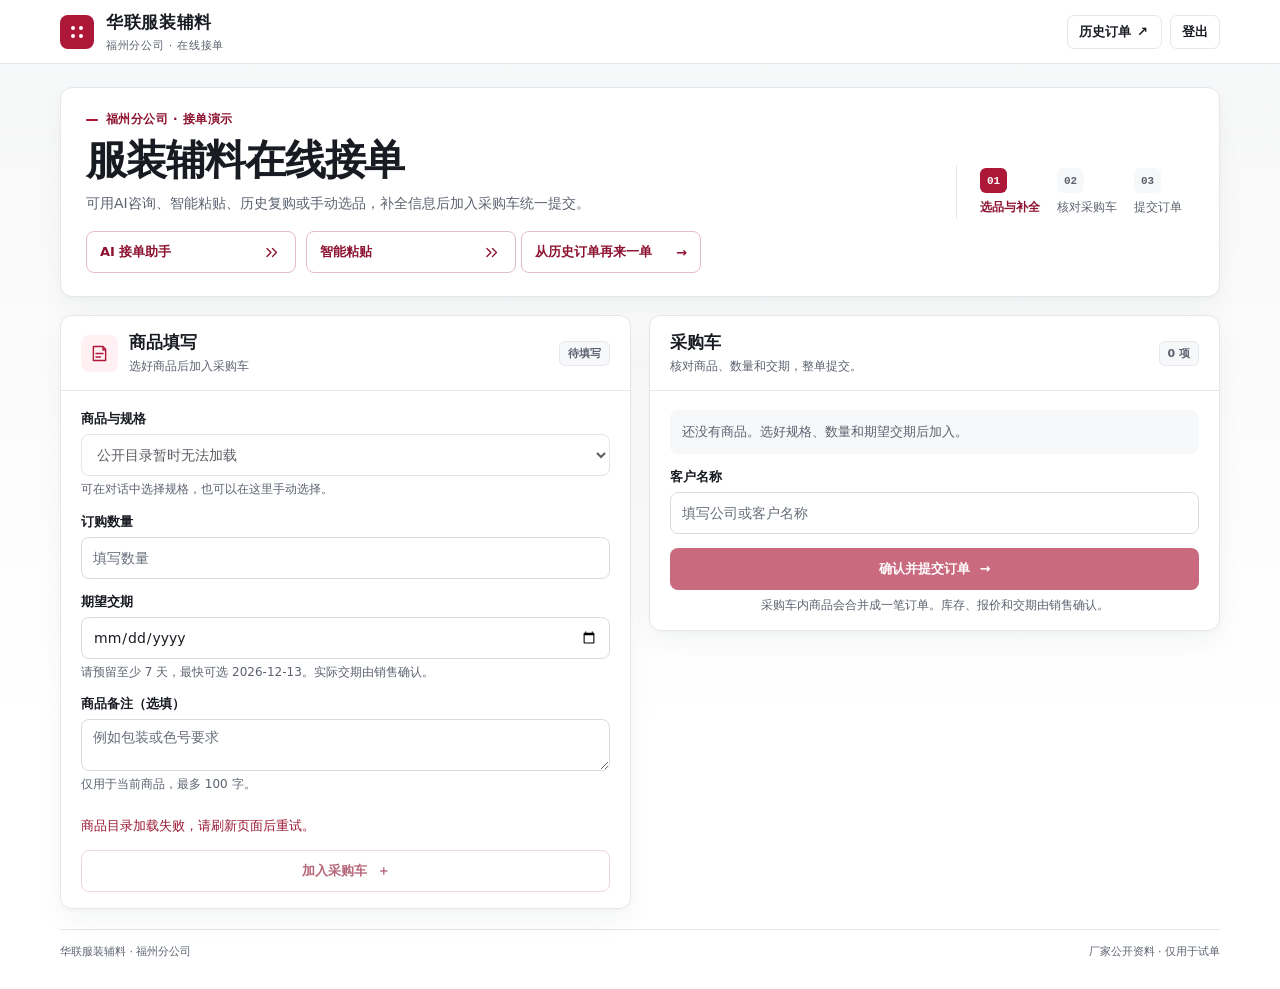
==== static/index.html @ d15e5c2f "Initial release: AI-assisted ordering with 100-product catalogue" ====
<!doctype html>
<html lang="zh-CN">
<head>
  <meta charset="utf-8">
  <meta name="viewport" content="width=device-width, initial-scale=1">
  <meta name="theme-color" content="#ffffff">
  <title>在线接单 · 华联服装辅料福州分公司</title>
  <link rel="stylesheet" href="./styles.css?v=catalog-100-1">
  <script type="module" src="./app.js?v=cart-transitions-1"></script>
</head>
<body>
  <header class="topbar">
    <div class="shell topbar-inner">
      <a class="brand" href="./" aria-label="华联服装辅料福州分公司首页">
        <span class="brand-mark" aria-hidden="true"><i></i><i></i><i></i><i></i></span>
        <span><strong>华联服装辅料</strong><small>福州分公司 · 在线接单</small></span>
      </a>
      <div class="topbar-actions">
        <a class="quiet-link" href="./history/">历史订单 <span aria-hidden="true">↗</span></a>
        <form method="post" action="./logout">
          <button class="quiet-link" type="submit">登出</button>
        </form>
      </div>
    </div>
  </header>

  <main class="shell">
    <section class="hero customer-hero" aria-labelledby="page-title">
      <div class="hero-copy">
        <div class="eyebrow">福州分公司 · 接单演示</div>
        <h1 id="page-title">服装辅料在线接单</h1>
        <p id="page-intro">可用AI咨询、智能粘贴、历史复购或手动选品，补全信息后加入采购车统一提交。</p>
        <div class="feature-toggles" role="group" aria-label="接单工具">
          <button class="button secondary feature-toggle" id="open-chat" type="button" aria-controls="chat-panel" aria-expanded="false">AI 接单助手 <svg class="fold-icon" viewBox="0 0 24 24" fill="none" stroke="currentColor" stroke-width="1.7" stroke-linecap="round" stroke-linejoin="round" aria-hidden="true"><path d="M5 7l5 5-5 5M12 7l5 5-5 5"/></svg></button>
          <button class="button secondary feature-toggle" id="open-paste" type="button" aria-controls="paste-panel" aria-expanded="false">智能粘贴 <svg class="fold-icon" viewBox="0 0 24 24" fill="none" stroke="currentColor" stroke-width="1.7" stroke-linecap="round" stroke-linejoin="round" aria-hidden="true"><path d="M5 7l5 5-5 5M12 7l5 5-5 5"/></svg></button>
        </div>
        <a class="button secondary reorder-entry" href="./history/?reorder=1">从历史订单再来一单 <span aria-hidden="true">→</span></a>
      </div>
      <ol class="steps" aria-label="接单进度">
        <li aria-current="step"><span>01</span> 选品与补全</li>
        <li><span>02</span> 核对采购车</li>
        <li><span>03</span> 提交订单</li>
      </ol>
    </section>

    <section class="panel chat-panel tool-panel" id="chat-panel" hidden aria-labelledby="chat-title">
        <div class="panel-head">
          <div class="heading-group">
            <span class="section-icon" aria-hidden="true">
              <svg viewBox="0 0 24 24" fill="none"><path d="M20 11.5a7.5 7.5 0 0 1-7.5 7.5H5l1.6-3A7.5 7.5 0 1 1 20 11.5Z" stroke="currentColor" stroke-width="1.6" stroke-linejoin="round"/><path d="M9 11.5h7" stroke="currentColor" stroke-width="1.6" stroke-linecap="round"/></svg>
            </span>
            <div>
              <h2 id="chat-title">AI 接单助手</h2>
              <p>说用途帮您选型，也可查商品或直接下单</p>
            </div>
          </div>
          <div class="tool-panel-actions"><span class="tag" id="chat-source">对话接单</span><button id="close-chat" class="quiet-link" type="button" aria-label="收起AI接单助手">收起</button></div>
        </div>
        <div class="conversation" id="messages" role="log" aria-live="polite" aria-relevant="additions">
          <div class="message assistant"><span class="message-label">AI 接单助手</span><p>您好！告诉我辅料要用在哪里，我可以帮您选型。也可以直接查询商品、规格，或告诉我您要订什么。</p></div>
        </div>
        <div class="chat-controls">
          <div class="quick-replies" id="choices" aria-label="选型与查询示例、快捷回复">
            <button class="choice" type="button" value="帽子抽绳需要收紧和固定，应该选什么配件？">帽绳如何收紧？</button>
            <button class="choice" type="button" value="背包用25毫米织带，需要经常快速解开和扣合，推荐什么？">背包织带要快拆</button>
            <button class="choice" type="button" value="20毫米肩带只需要调节长短，不需要拆开，应该选什么扣？">肩带只调节长短</button>
            <button class="choice" type="button" value="戴手套时抓不住背包拉链头，想加一个方便抓握的配件，推荐什么？">拉链头不方便抓握</button>
            <button class="choice" type="button" value="手工安装T5塑料四合扣，应该用什么工具？">T5安装用什么工具？</button>
          </div>
          <form class="composer" id="chat-form">
            <label class="sr-only" for="chat-message">输入辅料需求</label>
            <input id="chat-message" name="message" placeholder="描述用途、查商品或补充订单信息" maxlength="500" autocomplete="off" required>
            <button class="button primary send" type="submit"><span>发送</span><span aria-hidden="true">↑</span></button>
          </form>
          <p class="inline-error" id="chat-error" role="alert" hidden></p>
        </div>
      </section>

    <section id="paste-panel" class="panel order-form paste-panel" aria-labelledby="paste-title" hidden>
      <div class="paste-heading"><div><h2 id="paste-title">智能粘贴</h2><p>支持Excel多行复制和采购文字。只有一个交期时默认全单共用；不同交期请写在对应商品旁。</p></div><button id="close-paste" class="quiet-link" type="button">收起</button></div>
      <div class="paste-input-toolbar">
        <label class="paste-input-title" for="paste-text">粘贴采购内容<small>（最多12000字）</small></label>
        <div class="paste-input-actions">
          <label class="model-switch-label"><span>Qwen 辅助<small id="paste-model-hint">可能需要15秒</small></span><input id="paste-model" class="model-switch" type="checkbox" checked role="switch" aria-label="Qwen 辅助识别" aria-describedby="paste-model-hint"></label>
          <button id="parse-paste" type="button" class="button primary">识别并核对</button>
        </div>
      </div>
      <textarea id="paste-text" rows="5" maxlength="12000" placeholder="黑色T5四合扣 2000套&#10;M916-25插扣 500个&#10;2026年12月23日交货"></textarea>
      <p id="paste-error" role="alert" class="inline-error" hidden></p><p id="paste-info" role="status"></p>
      <div id="paste-review" hidden>
        <p id="paste-warnings" class="field-hint"></p>
        <div class="orders-wrap"><table class="orders-table paste-table"><thead><tr><th>原文</th><th>商品与规格</th><th>数量 / 目录单位</th><th>交付日期</th><th>备注</th><th>检查与操作</th></tr></thead><tbody id="paste-rows"></tbody></table></div>
        <div class="paste-common"><label for="paste-common-date">批量填写交期</label><input id="paste-common-date" type="date"><select id="paste-date-mode" aria-label="批量交期应用范围"><option value="missing">只填写空白交期</option><option value="all">统一全部商品交期</option></select><button id="apply-paste-date" type="button" class="button secondary" aria-label="应用批量交期">应用</button></div>
        <label class="paste-check"><input id="paste-confirm" type="checkbox">我已对照原文核对商品、数量、单位、交期，确认没有遗漏。</label>
        <p id="paste-validation" role="status"></p><button id="import-paste" type="button" class="button primary" disabled>确认并加入采购车</button>
        <p class="field-hint">会保留当前采购车和商品草稿。本步骤不提交订单。</p>
      </div>
    </section>
    <section id="reorder-notice" class="panel order-form" role="status" hidden></section>
    <div class="workspace" id="order-workspace">
      <section class="panel draft-panel" aria-labelledby="draft-title">
        <div class="panel-head">
          <div class="heading-group">
            <span class="section-icon" aria-hidden="true">
              <svg viewBox="0 0 24 24" fill="none"><path d="M8 4h8l3 3v13H5V4h3Zm8 0v4h3M8 12h8m-8 4h5" stroke="currentColor" stroke-width="1.6" stroke-linecap="round" stroke-linejoin="round"/></svg>
            </span>
            <div>
              <h2 id="draft-title">商品填写</h2>
              <p>选好商品后加入采购车</p>
            </div>
          </div>
          <span class="tag" id="draft-status">待填写</span>
        </div>

          <form id="draft-form" class="order-form">
            <div class="field">
              <label for="product">商品与规格</label>
              <select id="product" name="sku" aria-describedby="product-hint" required>
                <option value="">正在加载厂家公开货号…</option>
              </select>
              <p class="field-hint" id="product-hint">可在对话中选择规格，也可以在这里手动选择。</p>
            </div>
            <dl class="product-detail" id="product-detail" hidden>
              <div><dt>货号</dt><dd id="detail-sku"></dd></div>
              <div><dt>规格</dt><dd id="detail-spec"></dd></div>
              <div><dt>颜色</dt><dd id="detail-color"></dd></div>
              <div class="product-detail-wide" id="detail-notes-row" hidden>
                <dt>商品说明与选型</dt><dd id="detail-notes"></dd>
              </div>
            </dl>
            <div class="field">
              <label for="quantity">订购数量</label>
              <div class="quantity-field">
                <input id="quantity" name="quantity" type="number" min="1" max="1000000" step="1" inputmode="numeric" placeholder="填写数量" required>
                <span id="quantity-unit" aria-live="polite"></span>
              </div>
            </div>
            <div class="field">
              <label for="delivery-date">期望交期</label>
              <input id="delivery-date" name="delivery_date" type="date" aria-describedby="delivery-hint" required>
              <p class="field-hint" id="delivery-hint">请预留至少 7 天，实际交期由销售确认。</p>
            </div>
            <div class="field">
              <label for="item-note">商品备注（选填）</label>
              <textarea id="item-note" rows="2" maxlength="100" aria-describedby="item-note-hint" placeholder="例如包装或色号要求"></textarea>
              <p class="field-hint" id="item-note-hint">仅用于当前商品，最多 100 字。</p>
            </div>
            <p class="inline-error" id="draft-error" role="alert" hidden></p>
            <div class="composer">
              <button id="add-item" class="button secondary submit" type="submit">加入采购车 <span aria-hidden="true">＋</span></button>
              <button id="clear-draft" class="choice" type="button" hidden>清空当前商品</button>
            </div>
          </form>

      </section>
      <section class="panel cart-panel" aria-labelledby="cart-title">
        <div class="panel-head"><div><h2 id="cart-title">采购车</h2><p id="cart-panel-hint">核对商品、数量和交期，整单提交。</p></div><span class="tag" id="cart-count">0 项</span></div>
        <div class="paste-common cart-bulk-date" id="cart-bulk-date" role="group" aria-label="采购车批量交期" hidden>
          <label for="cart-common-date">批量修改期望交期</label>
          <input id="cart-common-date" type="date">
          <select id="cart-date-mode" aria-label="采购车交期应用范围"><option value="all">统一全部商品交期</option><option value="missing">只填写空白交期</option></select>
          <button id="apply-cart-date" type="button" class="button secondary" aria-label="应用采购车交期">应用</button>
        </div>
          <form id="order-form" class="order-form" aria-labelledby="cart-title">

            <p class="field-hint cart-feedback" id="cart-feedback" role="status" hidden></p>
            <p class="cart-empty" id="cart-empty">还没有商品。选好规格、数量和期望交期后加入。</p>
            <ol class="cart-items" id="cart-items" aria-label="采购车商品" hidden></ol>
            <template id="cart-item-template">
              <li class="cart-item" data-cart-index="">
                <div class="cart-product"><strong></strong><p></p></div>
                <button class="choice cart-remove" type="button" data-remove>移除</button>
                <div class="cart-fields">
                  <label class="cart-field">数量
                    <span class="quantity-field">
                      <input type="number" min="1" max="1000000" step="1" inputmode="numeric" data-quantity required>
                      <span class="cart-unit"></span>
                    </span>
                  </label>
                  <label class="cart-field">期望交期
                    <input type="date" data-delivery-date required>
                  </label>
                  <label class="cart-field cart-note">商品备注（选填，最多 100 字）
                    <textarea rows="2" maxlength="100" data-note></textarea>
                  </label>
                </div>
              </li>
            </template>
            <div class="field">
              <label for="customer">客户名称</label>
              <input id="customer" name="customer" placeholder="填写公司或客户名称" maxlength="80" required>
            </div>
            <fieldset id="contact-fields" hidden>
              <legend>联系方式（至少填写一种）</legend>
              <div class="field"><label for="contact-qq">QQ</label><input id="contact-qq" maxlength="15" inputmode="numeric"></div>
              <div class="field"><label for="contact-email">邮箱</label><input id="contact-email" type="email" maxlength="128" autocomplete="email"></div>
              <div class="field"><label for="contact-phone">电话</label><input id="contact-phone" type="tel" maxlength="40" autocomplete="tel"></div>
              <div class="field"><label for="contact-wechat">微信</label><input id="contact-wechat" maxlength="128"></div>
              <p class="field-hint">提交后由销售联系。询价不代表已确认的正式订单。</p>
            </fieldset>
            <p class="inline-error" id="order-error" role="alert" hidden></p>
            <button id="submit-order" class="button primary submit" type="button">确认并提交订单 <span aria-hidden="true">→</span></button>
            <p class="field-hint after-submit">采购车内商品会合并成一笔订单。库存、报价和交期由销售确认。</p>
          </form>
      </section>
    </div>
        <section class="receipt panel" id="receipt" aria-labelledby="receipt-title" hidden>
          <span class="receipt-check" aria-hidden="true">✓</span>
          <h3 id="receipt-title" tabindex="-1">订单已提交</h3>
          <p>可在历史订单中查看这笔订单的状态。</p>
          <dl>
            <div><dt>订单号</dt><dd id="receipt-number"></dd></div>
            <div><dt>客户</dt><dd id="receipt-customer"></dd></div>
          </dl>
          <ol class="receipt-items" id="receipt-items" aria-label="已提交商品"></ol>
          <p class="receipt-email" id="receipt-email" hidden></p>
          <button id="new-order" class="button secondary" type="button">新建订单</button>
        </section>

    <footer class="footer">
      <span>华联服装辅料 · 福州分公司</span>
      <span>厂家公开资料 · 仅用于试单</span>
    </footer>
  </main>
</body>
</html>
---- static/styles.css ----
:root {
  color-scheme: light;
  --ink: #181b22;
  --muted: #5b626f;
  --accent: #ad1738;
  --accent-dark: #8d1230;
  --pale: #fff0f3;
  --line: #e5e7eb;
  --field-line: #d7dbe2;
  --surface: #f7f8fa;
  --canvas: #f6f7f8;
  --white: #fff;
  --warn: #9a1832;
  --shadow: 0 2px 4px #1c263106, 0 12px 28px #1c26310b;
  --mono: ui-monospace, SFMono-Regular, Consolas, monospace;
  font-family: "PingFang SC", "Microsoft YaHei", "Noto Sans CJK SC", system-ui, sans-serif;
}

*, *::before, *::after { box-sizing: border-box; }
body { min-height: 100vh; margin: 0; color: var(--ink); background: linear-gradient(var(--canvas), var(--white) 720px); }
[hidden] { display: none !important; }
a { color: inherit; }
button, input, select, textarea { font: inherit; }
button { cursor: pointer; }
button:disabled { cursor: wait; opacity: .64; }
button:focus-visible, a:focus-visible, input:focus-visible, select:focus-visible, textarea:focus-visible, [tabindex]:focus-visible {
  outline: 2px solid var(--accent);
  outline-offset: 3px;
}
.sr-only {
  position: absolute;
  width: 1px;
  height: 1px;
  padding: 0;
  margin: -1px;
  overflow: hidden;
  clip-path: inset(50%);
  white-space: nowrap;
}

.shell { max-width: 1224px; margin-inline: auto; padding-inline: 32px; }
.topbar { background: var(--white); border-bottom: 1px solid var(--line); }
.topbar-inner { min-height: 63px; display: flex; justify-content: space-between; align-items: center; gap: 16px; }
.topbar-actions { display: flex; align-items: center; justify-content: flex-end; flex-wrap: wrap; gap: 8px; margin-left: auto; }
.topbar-actions form { margin: 0; }
.brand { display: inline-flex; gap: 12px; align-items: center; text-decoration: none; }
.brand strong { display: block; font-size: 17px; letter-spacing: .04em; }
.brand small { display: block; color: var(--muted); font-size: 11px; margin-top: 4px; letter-spacing: .065em; }
.brand-mark {
  display: grid;
  place-content: center;
  grid-template-columns: repeat(2, 4px);
  gap: 4px;
  width: 34px;
  height: 34px;
  border-radius: 8px;
  color: var(--white);
  background: var(--accent);
}
.brand-mark i { width: 4px; height: 4px; border-radius: 50%; background: currentColor; }
.quiet-link { display: inline-block; padding: 7px 11px; border: 1px solid var(--line); border-radius: 7px; background: var(--white); font-size: 13px; color: var(--ink); font-weight: 650; text-decoration: none; white-space: nowrap; }
.quiet-link:hover { color: var(--accent-dark); border-color: #edcbd3; }
.quiet-link span { margin-inline: 2px; }

.hero {
  margin-block: 23px 18px;
  padding: 23px 25px;
  border: 1px solid var(--line);
  border-radius: 12px;
  background: var(--white);
  box-shadow: var(--shadow);
}
.customer-hero {
  display: grid;
  grid-template-columns: minmax(0, 1fr) auto;
  gap: 26px;
  align-items: center;
}
.hero-copy { min-width: 0; }
.eyebrow {
  display: flex;
  align-items: center;
  gap: 8px;
  color: var(--accent-dark);
  font-size: 12px;
  font-weight: 700;
  letter-spacing: .04em;
}
.eyebrow::before { content: ""; flex: 0 0 12px; height: 2px; border-radius: 1px; background: var(--accent); }
.hero-copy h1 { margin: 8px 0; font-size: clamp(26px, 3.2vw, 43px); font-weight: 800; line-height: 1.18; letter-spacing: -.03em; }
.hero-copy p { margin: 0; max-width: 36em; color: var(--muted); font-size: 14px; line-height: 1.65; }

.steps {
  display: grid;
  grid-template-columns: repeat(3, minmax(0, 1fr));
  gap: 17px;
  list-style: none;
  margin: 0;
  padding: 3px 0 3px 23px;
  border-left: 1px solid var(--line);
  font-size: 12px;
}
.steps li { display: grid; justify-items: start; gap: 6px; color: var(--muted); white-space: nowrap; }
.steps li span { display: inline-grid; min-width: 27px; min-height: 25px; place-items: center; border-radius: 6px; background: var(--surface); font-family: var(--mono); font-size: 11px; font-weight: 700; }
.steps li[aria-current="step"] { color: var(--accent-dark); font-weight: 700; }
.steps li[aria-current="step"] span { color: var(--white); background: var(--accent); }

.workspace { display: grid; grid-template-columns: repeat(2, minmax(0, 1fr)); gap: 18px; align-items: start; }
.panel { background: var(--white); border: 1px solid var(--line); border-radius: 12px; box-shadow: var(--shadow); overflow: hidden; }
.panel-head { display: flex; align-items: center; justify-content: space-between; gap: 12px; padding: 15px 20px; border-bottom: 1px solid var(--line); }
.heading-group { display: flex; align-items: center; gap: 11px; min-width: 0; }
.section-icon { display: grid; place-items: center; width: 37px; height: 37px; flex: 0 0 37px; color: var(--accent); background: var(--pale); border-radius: 8px; }
.section-icon svg { width: 21px; height: 21px; }
.panel-head h2 { margin: 0; font-size: 17px; line-height: 1.35; }
.panel-head p { margin: 4px 0 0; color: var(--muted); font-size: 12px; }
.tag { display: inline-flex; align-items: center; flex: 0 0 auto; padding: 4px 8px; border: 1px solid var(--line); border-radius: 6px; color: var(--muted); background: var(--surface); font-size: 11px; font-weight: 650; white-space: nowrap; }

.chat-panel { min-height: 422px; display: flex; flex-direction: column; }
.conversation { display: flex; flex-direction: column; gap: 14px; padding: 19px 20px; min-height: 196px; max-height: 440px; overflow: auto; }
.message { width: fit-content; max-width: min(89%, 55ch); }
.message.user { align-self: end; text-align: right; }
.message-label { display: block; padding-inline: 2px; margin-bottom: 5px; color: var(--muted); font-size: 11px; font-weight: 650; }
.message p { margin: 0; padding: 10px 13px; border-radius: 4px 11px 11px; background: var(--surface); font-size: 14px; line-height: 1.6; white-space: pre-wrap; overflow-wrap: anywhere; text-align: left; }
.message.user p { background: var(--accent); color: var(--white); border-radius: 13px 4px 13px 13px; }
.message.pending p { color: var(--muted); }
.catalog-matches { list-style: none; margin: 8px 0 0; padding: 0; border: 1px solid var(--line); border-radius: 8px; }
.catalog-matches li { display: grid; grid-template-columns: minmax(0, 1fr) auto; gap: 3px 10px; padding: 8px 12px; font-size: 12px; overflow-wrap: anywhere; }
.catalog-matches li + li { border-top: 1px solid var(--line); }
.catalog-matches strong { font-size: 13px; }
.catalog-matches span { color: var(--muted); }
.catalog-matches .choice { grid-column: 2; grid-row: 1 / span 3; align-self: center; white-space: nowrap; }
.chat-controls { margin-top: auto; padding: 12px 20px 17px; border-top: 1px solid var(--line); }
.quick-replies { display: flex; flex-wrap: wrap; gap: 7px; }
.quick-replies:not(:empty) { margin-bottom: 10px; }
.choice { max-width: 100%; padding: 7px 10px; border: 1px solid var(--field-line); border-radius: 7px; background: var(--white); color: var(--ink); font-size: 12px; text-align: left; overflow-wrap: anywhere; }
.choice:hover:not(:disabled) { color: var(--accent-dark); border-color: #edcbd3; background: var(--pale); }
.catalog-matches .choice, .cart-remove { color: var(--accent-dark); }
.composer { display: flex; gap: 8px; }
.composer input { min-width: 0; flex: 1; }
input, select, textarea {
  width: 100%;
  min-height: 42px;
  border: 1px solid var(--field-line);
  border-radius: 8px;
  padding: 9px 11px;
  background: var(--white);
  color: var(--ink);
  font-size: 14px;
}
input::placeholder, textarea::placeholder { color: #676e7a; }
input:focus, select:focus, textarea:focus { border-color: var(--accent); }
textarea { display: block; resize: vertical; }
.button { border: 1px solid transparent; border-radius: 8px; padding: 9px 13px; min-height: 42px; font-size: 13px; font-weight: 700; }
.button.primary { background: var(--accent); color: var(--white); }
.button.primary:hover:not(:disabled) { background: var(--accent-dark); }
.button.secondary { border-color: #e5bdc7; color: var(--accent-dark); background: var(--white); }
.button.secondary:hover:not(:disabled) { background: var(--pale); }
.button.send { display: inline-flex; align-items: center; gap: 8px; white-space: nowrap; }
.button.send span:last-child { font-size: 16px; }
.inline-error { margin: 8px 0 0; color: var(--warn); font-size: 13px; line-height: 1.55; overflow-wrap: anywhere; }

.order-form { display: grid; gap: 14px; padding: 19px 20px 16px; }
.field label { display: block; margin-bottom: 6px; font-size: 13px; font-weight: 700; }
.field-hint { margin: 5px 0 0; color: var(--muted); font-size: 12px; line-height: 1.45; }
.quantity-field { position: relative; }
.quantity-field input { padding-right: 45px; }
.quantity-field span { position: absolute; right: 12px; top: 50%; transform: translateY(-50%); color: var(--muted); pointer-events: none; font-size: 12px; }
.product-detail { display: grid; grid-template-columns: repeat(3, minmax(0, 1fr)); gap: 7px; margin: -4px 0 0; padding: 9px 10px; border-radius: 8px; background: var(--surface); }
.product-detail-wide { grid-column: 1 / -1; }
.product-detail dt, .receipt dt { color: var(--muted); font-size: 11px; }
.product-detail dd, .receipt dd { margin: 4px 0 0; font-size: 12px; font-weight: 650; overflow-wrap: anywhere; }
.button.submit { width: 100%; display: flex; justify-content: center; align-items: center; gap: 10px; }
.after-submit { margin: -7px 0 0; text-align: center; }
.checkout-form { border-top: 1px solid var(--line); }
.cart-heading { display: flex; align-items: center; justify-content: space-between; gap: 10px; }
.cart-heading h3 { margin: 0; font-size: 16px; }
.cart-empty { margin: 0; padding: 12px; background: var(--surface); border-radius: 8px; color: var(--muted); font-size: 13px; line-height: 1.5; }
.cart-feedback { margin-top: -5px; color: var(--accent-dark); }
.cart-items, .receipt-items { display: grid; gap: 9px; list-style: none; margin: 0; padding: 0; }
.cart-item { display: grid; grid-template-columns: minmax(0, 1fr) auto; gap: 8px 12px; align-items: start; padding: 10px; border: 1px solid var(--line); border-radius: 8px; }
.cart-product strong, .receipt-items strong { display: block; font-size: 13px; overflow-wrap: anywhere; }
.cart-product p { margin: 3px 0 0; color: var(--muted); font-size: 12px; overflow-wrap: anywhere; }
.cart-remove { min-height: 32px; white-space: nowrap; }
.cart-fields { grid-column: 1 / -1; display: grid; grid-template-columns: minmax(0, 1fr) minmax(0, 1.35fr); gap: 8px; }
.cart-field { display: grid; gap: 4px; min-width: 0; color: var(--muted); font-size: 11px; }
.cart-field input { min-width: 0; }
.cart-note { grid-column: 1 / -1; }
.cart-field .quantity-field { display: block; }
.receipt { padding: 24px 21px; }
.receipt-check { display: grid; width: 42px; height: 42px; place-items: center; border-radius: 50%; background: var(--pale); color: var(--accent); font-weight: 750; font-size: 21px; }
.receipt h3 { margin: 10px 0 5px; }
.receipt p { margin: 0; font-size: 13px; color: var(--muted); }
.receipt dl { display: grid; gap: 10px; padding: 13px; margin: 16px 0; border-radius: 9px; background: var(--surface); }
#receipt-number { font-family: var(--mono); font-size: 14px; }
.receipt-items { margin-bottom: 16px; }
.receipt-items li { display: grid; gap: 4px; border-bottom: 1px solid var(--line); padding: 5px 0 9px; }
.receipt-items span { color: var(--muted); font-size: 12px; }
.item-note { white-space: pre-wrap; overflow-wrap: anywhere; }
.receipt .receipt-email { margin-bottom: 12px; }
.footer { display: flex; justify-content: space-between; gap: 12px; margin: 20px 0 30px; padding-top: 14px; border-top: 1px solid var(--line); color: var(--muted); font-size: 11px; }

.sales-hero { margin-bottom: 18px; }
.sales-panel .inline-error { margin: 15px 20px; }
.sales-actions { display: flex; align-items: center; gap: 8px; }
.sales-actions input { min-width: 0; width: clamp(155px, 24vw, 265px); }
.sales-actions button { white-space: nowrap; }
@media (max-width: 520px) {
  .sales-panel .panel-head { align-items: stretch; flex-direction: column; }
  .sales-actions input { flex: 1; width: auto; }
}
.orders-wrap { overflow-x: auto; }
.orders-table { width: 100%; border-collapse: collapse; text-align: left; font-size: 13px; min-width: 800px; }
.orders-table th { background: var(--surface); color: var(--muted); font-size: 12px; white-space: nowrap; }
.orders-table th, .orders-table td { border-bottom: 1px solid var(--line); padding: 12px 14px; vertical-align: top; }
.orders-table td:first-child { font-family: var(--mono); white-space: nowrap; }
.orders-table tr:last-child td { border-bottom: 0; }
.orders-table small { display: block; margin-top: 4px; color: var(--muted); }
.orders-table .order-status { min-width: 120px; min-height: 36px; padding: 6px 24px 6px 8px; font-size: 12px; }
.status-notice { margin: 12px 20px; color: var(--muted); font-size: 13px; }
.status-notice:empty { position: absolute; margin: 0; }
.empty-orders { margin: 0; padding: 35px 20px; color: var(--muted); font-size: 14px; }

@media (max-width: 780px) {
  .shell { padding-inline: 20px; }
  .workspace { grid-template-columns: minmax(0, 1fr); }
  .customer-hero { grid-template-columns: minmax(0, 1fr); gap: 15px; }
  .steps { gap: 12px; padding: 13px 0 0; border: 0; border-top: 1px solid var(--line); }
  .steps li { display: flex; align-items: center; }
  .chat-panel { min-height: 370px; }
  .conversation { min-height: 168px; }
}

@media (max-width: 430px) {
  .shell { padding-inline: 13px; }
  .topbar-inner { min-height: 58px; gap: 9px; }
  .quiet-link { padding-inline: 8px; font-size: 12px; }
  .hero { margin-block: 15px 13px; padding: 16px 14px; }
  .hero-copy p { font-size: 13px; }
  .steps { gap: 5px; font-size: 11px; }
  .steps li { gap: 5px; }
  .steps li span { min-width: 20px; min-height: 21px; font-size: 10px; }
  .panel-head, .conversation, .chat-controls, .order-form { padding-inline: 14px; }
  .panel-head p { font-size: 11px; }
  .section-icon { width: 33px; height: 33px; flex-basis: 33px; }
  .brand strong { font-size: 15px; }
  .brand small { font-size: 10px; }
}

@media (max-width: 360px) {
  .cart-fields { grid-template-columns: minmax(0, 1fr); }
}


/* Two balanced entry points for new customers and assigned buyers. */
.entry-page { background: #f7f8fa; }
.entry-shell { width: min(100% - 64px, 1040px); margin: clamp(32px, 7vh, 76px) auto 24px; }
.entry-brand { display: flex; align-items: center; gap: 12px; margin-bottom: 30px; }
.entry-brand strong { font-size: 18px; letter-spacing: .06em; }
.entry-brand p { margin: 4px 0 0; color: var(--muted); font-size: 12px; letter-spacing: .05em; }
.entry-grid { display: grid; grid-template-columns: repeat(2, minmax(0, 1fr)); gap: 24px; align-items: stretch; }
.entry-card { display: flex; flex-direction: column; min-width: 0; padding: 34px 36px 24px; background: var(--white); border: 1px solid var(--line); border-radius: 18px; box-shadow: 0 8px 36px #1c263108; }
.entry-inquiry { background: linear-gradient(150deg, #fff 40%, #fff6f8); border-color: #edd8de; }
.entry-label { display: flex; justify-content: space-between; align-items: center; color: var(--accent); font-size: 10px; font-weight: 700; letter-spacing: .16em; }
.entry-label > span { color: #9599a1; font-family: var(--mono); letter-spacing: .03em; }
.entry-card h1, .entry-card h2 { margin: 22px 0 12px; font-size: clamp(25px, 3vw, 32px); line-height: 1.25; letter-spacing: -.03em; }
.entry-description { margin: 0; color: var(--muted); font-size: 14px; line-height: 1.85; }
.entry-guide { display: grid; gap: 21px; padding: 0; margin: 30px 0; list-style: none; }
.entry-guide li { display: flex; gap: 14px; align-items: flex-start; }
.entry-guide li > span { padding-top: 2px; color: var(--accent); font-family: var(--mono); font-size: 12px; }
.entry-guide strong { font-size: 14px; font-weight: 650; }
.entry-guide p { margin: 5px 0 0; color: var(--muted); font-size: 12px; line-height: 1.6; }
.entry-form { display: flex; flex: 1; flex-direction: column; gap: 20px; margin-top: 30px; }
.entry-form .field { margin: 0; }
.entry-form input { width: 100%; min-height: 48px; font-size: 15px; }
.entry-action { display: flex; justify-content: space-between; align-items: center; width: 100%; min-height: 48px; margin-top: auto; padding: 13px 18px; text-decoration: none; font-size: 14px; }
.entry-inquiry .entry-action { border-color: #d9a8b4; background: #fff; }
.entry-note { margin: 14px 0 0; color: var(--muted); font-size: 11px; line-height: 1.7; }
.entry-footer { margin-top: 24px; color: #868c96; text-align: center; font-size: 11px; letter-spacing: .06em; }
@media (max-width: 680px) {
  .entry-shell { width: min(100% - 32px, 480px); margin-top: 28px; }
  .entry-brand { margin-bottom: 22px; }
  .entry-grid { grid-template-columns: minmax(0, 1fr); gap: 18px; }
  .entry-card { padding: 26px 24px 22px; }
  .entry-card h1, .entry-card h2 { margin-top: 18px; }
  .entry-form { margin-bottom: 4px; }
  .entry-action { margin-top: 6px; }
}

.reorder-entry { display: inline-flex; align-items: center; gap: 24px; margin-top: 16px; text-decoration: none; }
#reorder-notice { margin-bottom: 18px; }
#reorder-notice > button { margin: 4px 10px 4px 0; }

.paste-entry { display: inline-flex; align-items: center; gap: 18px; margin: 16px 10px 0 0; }
.paste-panel { margin-bottom: 20px; }
.paste-heading { display: flex; align-items: flex-start; justify-content: space-between; gap: 16px; }
.paste-heading h2 { margin: 0 0 8px; font-size: 22px; }
.paste-heading p { margin: 0 0 22px; color: var(--muted); font-size: 13px; line-height: 1.7; }
.paste-panel > textarea { width: 100%; min-height: 130px; margin: 0; padding: 14px; border: 1px solid var(--field-line); border-radius: 9px; resize: vertical; }
.paste-check { display: flex; align-items: center; gap: 8px; font-size: 13px; line-height: 1.6; }
.paste-check input[type="checkbox"] { width: 16px; height: 16px; min-height: 16px; padding: 0; flex: 0 0 16px; margin: 0; accent-color: var(--accent); }
.paste-table td { min-width: 160px; vertical-align: top; }
.paste-table td:first-child { min-width: 180px; max-width: 250px; white-space: pre-wrap; word-break: break-word; font-size: 12px; }
.paste-table td:nth-child(2) { min-width: 260px; }
.paste-table td:nth-child(3) { min-width: 130px; }
.paste-table input:not([type="checkbox"]), .paste-table select, .paste-table textarea { width: 100%; padding: 9px; border: 1px solid var(--field-line); border-radius: 6px; background: white; font-size: 13px; }
.paste-table textarea { min-height: 70px; resize: vertical; }
.paste-row-error { color: var(--warn); font-size: 12px; line-height: 1.65; }
.paste-row-ready { color: #28734e; font-size: 12px; }
#paste-review > .paste-check { margin-top: 20px; }
#paste-info, #paste-validation { font-size: 13px; line-height: 1.7; white-space: pre-wrap; }

.paste-common { display: grid; grid-template-columns: minmax(0, 170px) minmax(0, 190px) max-content; align-items: center; gap: 8px; width: fit-content; max-width: 100%; margin: 16px 0 8px; padding: 12px; border-radius: 8px; background: var(--surface); }
.paste-common label { grid-column: 1 / -1; margin: 0; font-size: 13px; font-weight: 650; }
.paste-common input, .paste-common select { width: 100%; min-width: 0; min-height: 38px; padding: 8px 10px; font-size: 13px; }
.paste-common button { min-height: 38px; padding: 8px 12px; white-space: nowrap; }
#paste-review > .paste-check { margin-top: 12px; }
@media (max-width: 640px) {
  .paste-common { width: 100%; grid-template-columns: minmax(0, 1fr) minmax(0, 1fr) max-content; gap: 6px; padding: 10px; }
  .paste-common input, .paste-common select { padding: 7px 5px; font-size: 12px; }
  .paste-common button { padding: 7px 9px; font-size: 12px; }
}

.feature-toggles { display: inline-grid; grid-template-columns: repeat(2, minmax(0, 1fr)); gap: 10px; width: min(100%, 430px); margin-top: 16px; }
.feature-toggle { display: flex; align-items: center; justify-content: space-between; gap: 14px; min-width: 0; width: 100%; }
.feature-toggle[aria-expanded="true"] { border-color: var(--accent); background: var(--pale); }
.fold-icon { width: 19px; height: 19px; flex: 0 0 19px; vertical-align: middle; }
.tool-panel { margin-bottom: 18px; }
.tool-panel-actions { display: flex; align-items: center; gap: 10px; }
.tool-panel .conversation { min-height: 120px; }
.tool-panel .quiet-link { display: inline-flex; align-items: center; gap: 6px; }
.workspace .cart-panel { min-width: 0; }
@media (max-width: 640px) { .feature-toggles { gap: 8px; } .feature-toggle { padding-inline: 10px; gap: 6px; } }

.cart-bulk-date { width: auto; grid-template-columns: minmax(0, 1fr) minmax(0, 1.15fr) max-content; margin: 14px 20px 0; }
@media (max-width: 640px) { .cart-bulk-date { margin-inline: 14px; } }

.paste-input-toolbar { display: flex; align-items: center; justify-content: space-between; gap: 16px; }
.paste-input-title { margin: 0; font-size: 13px; font-weight: 650; }
.paste-input-title small { font-size: 11px; color: var(--muted); font-weight: 400; }
.paste-input-actions { display: flex; align-items: center; gap: 16px; flex-shrink: 0; }
.model-switch-label { display: inline-flex; align-items: center; gap: 10px; margin: 0; cursor: pointer; font-size: 12px; line-height: 1.3; }
.model-switch-label small { display: block; margin-top: 3px; font-size: 10px; color: var(--muted); }
input.model-switch { appearance: none; -webkit-appearance: none; display: inline-block; position: relative; width: 40px; height: 24px; min-height: 24px; margin: 0; padding: 0; border: 0; border-radius: 999px; background: #c8cbd0; flex: 0 0 40px; cursor: pointer; transition: background-color .16s ease; }
input.model-switch::before { content: ''; position: absolute; width: 18px; height: 18px; left: 3px; top: 3px; border-radius: 50%; background: white; box-shadow: 0 1px 3px #0003; transition: transform .16s ease; }
input.model-switch:checked { background: var(--accent); }
input.model-switch:checked::before { transform: translateX(16px); }
.paste-input-actions > button { min-height: 38px; padding: 8px 13px; }
@media (max-width: 640px) {
  .paste-input-toolbar { gap: 8px; }
  .paste-input-title { font-size: 12px; white-space: nowrap; }
  .paste-input-title small, .model-switch-label small { display: none; }
  .paste-input-actions { gap: 8px; }
  .model-switch-label { gap: 6px; font-size: 11px; }
  .paste-input-actions > button { padding: 8px; font-size: 12px; }
}
@media (prefers-reduced-motion: reduce) { input.model-switch, input.model-switch::before { transition: none; } }

/* Compact account administration, scoped to avoid changing order forms. */
.accounts-main { display: grid; gap: 16px; margin-block: 24px; }
.accounts-create { padding: 20px; }
.accounts-section-title h1 { margin: 0; font-size: 22px; line-height: 1.35; }
.accounts-section-title p { margin: 7px 0 18px; color: var(--muted); font-size: 13px; line-height: 1.6; }
.account-create-form { display: grid; grid-template-columns: minmax(0, 1.2fr) minmax(0, 1.2fr) minmax(130px, .65fr) auto; align-items: end; gap: 12px; }
.account-create-form .field, .account-reset-form { min-width: 0; }
.account-create-form input, .account-create-form select, .account-create-form .button,
.account-reset-form input, .account-row .button { min-height: 40px; height: 40px; }
.account-create-form .button, .account-row .button { white-space: nowrap; }
.account-notice { margin: 0; padding: 10px 14px; border-radius: 8px; background: var(--pale); color: var(--accent-dark); font-size: 13px; overflow-wrap: anywhere; }
.account-notice:empty { display: none; }
.accounts-list-heading { display: flex; align-items: center; justify-content: space-between; gap: 12px; padding: 16px 20px; border-bottom: 1px solid var(--line); }
.accounts-list-heading h2 { margin: 0; font-size: 16px; }
.account-count { color: var(--muted); font-size: 12px; }
.account-row { display: grid; grid-template-columns: minmax(160px, 1fr) minmax(280px, 1.2fr) auto; gap: 14px; align-items: center; padding: 15px 20px; }
.account-row + .account-row { border-top: 1px solid var(--line); }
.account-identity { min-width: 0; }
.account-identity strong { display: block; font-size: 14px; overflow-wrap: anywhere; }
.account-meta { display: flex; flex-wrap: wrap; gap: 8px; align-items: center; margin-top: 5px; color: var(--muted); font-size: 12px; }
.account-badge { padding: 2px 7px; border-radius: 5px; font-size: 11px; }
.account-badge.is-active { background: #edf5ef; color: #366c47; }
.account-badge.is-inactive { background: var(--surface); color: var(--muted); }
.account-reset-form { display: grid; grid-template-columns: minmax(0, 1fr) auto; align-items: center; gap: 8px; margin: 0; }
.account-empty { padding: 20px; margin: 0; color: var(--muted); font-size: 13px; }
@media (max-width: 760px) {
  .account-create-form { grid-template-columns: repeat(2, minmax(0, 1fr)); }
  .account-row { grid-template-columns: minmax(0, 1fr) auto; gap: 12px; }
  .account-reset-form { grid-column: 1 / -1; grid-row: 2; }
}
@media (max-width: 430px) {
  .accounts-page .topbar-inner { flex-wrap: wrap; padding-block: 10px; }
  .accounts-page .brand small { font-size: 9px; }
  .accounts-main { margin-block: 16px; gap: 12px; }
  .accounts-create { padding: 16px; }
  .accounts-section-title h1 { font-size: 20px; }
  .account-create-form { grid-template-columns: minmax(0, 1fr); }
  .accounts-list-heading, .account-row { padding: 14px 16px; }
}

.notification-panel { padding: 18px 20px; margin-bottom: 18px; }
.notification-heading { display: flex; justify-content: space-between; align-items: center; gap: 16px; margin-bottom: 16px; }
.notification-heading h2 { margin: 0; font-size: 16px; }
.notification-heading p { margin: 5px 0 0; font-size: 12px; color: var(--muted); line-height: 1.5; }
.notification-switch { flex-shrink: 0; }
.notification-recipient { display: grid; grid-template-columns: minmax(0, 440px) auto; align-items: end; justify-content: start; gap: 10px; }
.notification-recipient .field { min-width: 0; }
.notification-recipient input, .notification-recipient button { min-height: 40px; height: 40px; }
.notification-panel .field-hint { margin-top: 9px; }
.notification-panel .is-error { color: var(--warn); }
@media (max-width: 520px) {
  .notification-panel { padding: 16px 14px; }
  .notification-heading { gap: 10px; }
  .notification-recipient { grid-template-columns: minmax(0, 1fr) auto; }
  .topbar-inner:has(#accounts-link) { flex-wrap: wrap; padding-block: 10px; }
  .topbar-inner:has(#accounts-link) .topbar-actions { width: 100%; }
}

/* One inquiry/order per summary; details open in a centered dialog. */
.record-thread + .record-thread { border-top: 1px solid var(--line); }
.thread-summary { display: grid; grid-template-columns: minmax(0, 1.5fr) minmax(70px, .7fr) 75px 130px auto 65px; align-items: center; gap: 14px; padding: 15px 20px; font-size: 12px; }
.thread-number { min-width: 0; overflow: hidden; text-overflow: ellipsis; white-space: nowrap; font: 600 12px var(--mono); }
.thread-customer { min-width: 0; overflow: hidden; text-overflow: ellipsis; white-space: nowrap; font-weight: 650; }
.thread-count, .thread-date { color: var(--muted); white-space: nowrap; }
.thread-state { padding: 4px 8px; border-radius: 5px; color: var(--accent-dark); background: var(--pale); font-size: 11px; white-space: nowrap; }
.thread-toggle { display: inline-flex; justify-content: center; align-items: center; gap: 6px; padding: 6px 9px; border: 1px solid var(--line); border-radius: 6px; background: var(--white); white-space: nowrap; font-weight: 650; }
.thread-toggle:hover { color: var(--accent-dark); border-color: #e5bdc7; background: var(--pale); }
.thread-content { padding: 16px 20px 20px; border-top: 1px solid var(--line); }
.thread-reference { margin: 0 0 12px; color: var(--muted); font-size: 12px; overflow-wrap: anywhere; }
.thread-toolbar { display: flex; align-items: center; flex-wrap: wrap; gap: 12px 18px; margin-bottom: 14px; }
.thread-status-control { display: inline-flex; align-items: center; gap: 9px; font-size: 12px; font-weight: 650; }
.thread-status-control select { width: auto; min-height: 36px; padding-block: 6px; font-size: 12px; }
.thread-mail { color: var(--muted); font-size: 12px; }
.thread-toolbar > a { min-height: 36px; margin-left: auto; text-decoration: none; }
.thread-items-wrap { overflow-x: auto; border: 1px solid var(--line); border-radius: 8px; }
.thread-items { width: 100%; min-width: 650px; text-align: left; border-collapse: collapse; font-size: 12px; }
.thread-items th { background: var(--surface); color: var(--muted); font-weight: 650; white-space: nowrap; }
.thread-items th, .thread-items td { padding: 10px 12px; border-bottom: 1px solid var(--line); vertical-align: top; }
.thread-items tr:last-child td { border-bottom: 0; }
.thread-items td:first-child { width: 25%; }
.thread-items td:nth-child(3), .thread-items td:nth-child(4) { white-space: nowrap; }
.thread-items td:last-child { width: 28%; white-space: pre-wrap; overflow-wrap: anywhere; }
.thread-items small { display: block; margin-top: 4px; color: var(--muted); font-size: 11px; }
.inquiries-panel { margin-top: 18px; }
.inquiries-panel .panel-head > .button { white-space: nowrap; flex-shrink: 0; }
.inquiries-panel > .inline-error { margin: 12px 20px; }
.thread-contacts { display: flex; flex-wrap: wrap; gap: 10px 25px; margin: 0 0 16px; font-size: 12px; }
.thread-contacts > div { display: flex; gap: 8px; min-width: 0; }
.thread-contacts dt { color: var(--muted); white-space: nowrap; }
.thread-contacts dd { margin: 0; overflow-wrap: anywhere; }
.inquiry-convert { display: flex; flex-wrap: wrap; align-items: flex-start; gap: 12px 18px; margin: 0 0 14px; padding: 12px; background: var(--surface); border: 1px solid var(--line); border-radius: 8px; }
.inquiry-convert > .inline-error { flex-basis: 100%; margin: 0; }
.inquiry-convert .thread-status-control select { min-height: 38px; }
.inquiry-status-help, .inquiry-status-message { flex-basis: 100%; margin: 0; font-size: 12px; line-height: 1.6; color: var(--muted); overflow-wrap: anywhere; }
.inquiry-status-message { color: var(--accent-dark); }
.inquiry-status-message:empty { display: none; }
.inquiry-date-adjustment { margin: 0; padding-block: 10px; }
.inquiry-date-adjustment > summary { width: fit-content; font-size: 12px; color: var(--muted); cursor: pointer; }
.inquiry-date-field { display: flex; align-items: center; flex-wrap: wrap; gap: 10px; margin-top: 10px; font-size: 12px; }
.inquiry-date-field input { width: 190px; min-height: 36px; padding-block: 6px; }
.inquiry-convert-actions { display: flex; align-items: center; flex-wrap: wrap; gap: 10px; }
.inquiry-convert-actions .field-hint { margin: 0; }
.thread-converted { margin: 0 0 14px; color: var(--accent-dark); font-size: 12px; overflow-wrap: anywhere; }
@media (max-width: 960px) {
  .thread-summary { grid-template-columns: minmax(0, 1fr) minmax(70px, .6fr) auto auto; gap: 8px 12px; }
  .thread-date { grid-column: 1; grid-row: 2; }
  .thread-state { grid-column: 2; grid-row: 2; justify-self: start; }
  .thread-toggle { grid-column: 4; grid-row: 1 / span 2; }
}
@media (max-width: 520px) {
  .thread-summary { grid-template-columns: minmax(0, 1fr) auto auto; padding: 13px 14px; gap: 8px 10px; }
  .thread-number { grid-column: 1 / 3; font-size: 11px; }
  .thread-customer { grid-column: 1; grid-row: 2; }
  .thread-count { grid-column: 2; grid-row: 2; }
  .thread-date { grid-column: 1 / 3; grid-row: 3; }
  .thread-state { grid-column: 3; grid-row: 2; }
  .thread-toggle { grid-column: 3; grid-row: 1; }
  .thread-content { padding: 14px; }
  .inquiries-panel .panel-head { align-items: flex-start; }
}

html.record-dialog-open { overflow: hidden; }
.record-dialog { position: fixed; inset: 0; width: min(860px, calc(100% - 32px)); max-width: none; max-height: min(82dvh, 760px); margin: auto; padding: 0; border: 1px solid var(--line); border-radius: 15px; color: var(--ink); background: var(--white); box-shadow: 0 24px 90px #10182840; }
.record-dialog[open] { display: flex; flex-direction: column; }
.record-dialog::backdrop { background: #171c2866; backdrop-filter: blur(5px); -webkit-backdrop-filter: blur(5px); }
.record-dialog-header { display: flex; align-items: flex-start; justify-content: space-between; gap: 16px; flex-shrink: 0; padding: 18px 20px; border-bottom: 1px solid var(--line); }
.record-dialog-header > div { min-width: 0; }
.record-dialog-header h2 { margin: 0; font-size: 19px; }
.record-dialog-header p { margin: 6px 0 0; color: var(--muted); font: 12px var(--mono); overflow-wrap: anywhere; }
.record-dialog-close { display: grid; place-content: center; flex: 0 0 34px; width: 34px; height: 34px; padding: 0; border: 1px solid var(--line); border-radius: 8px; background: var(--white); color: var(--muted); font-size: 25px; line-height: 1; }
.record-dialog-close:hover { background: var(--surface); color: var(--accent-dark); }
.record-dialog-body { overflow: auto; overscroll-behavior: contain; min-height: 0; }
.record-dialog-body .thread-content { border: 0; }
.record-dialog-body .inline-error:empty { display: none; }
.record-dialog-body .thread-items-wrap { margin-top: 12px; }
@media (max-width: 520px) {
  .record-dialog { width: calc(100% - 20px); max-height: 88dvh; border-radius: 12px; }
  .record-dialog-header { padding: 15px 14px; gap: 12px; }
  .record-dialog-header h2 { font-size: 17px; }
}

.entry-admin .entry-inquiry { display: none; }
.entry-admin .entry-grid { grid-template-columns: minmax(0, 460px); justify-content: center; }
.login-captcha { display: grid; gap: 8px; }
.login-captcha label { font-size: 13px; font-weight: 650; }
.captcha-row { display: flex; align-items: center; gap: 10px; }
.captcha-row img { max-width: 65%; }
.advice-references { display: grid; gap: 6px; padding-top: 10px; font-size: 11px; }
.advice-references small { color: var(--muted); }
.advice-references a { color: var(--accent-dark); overflow-wrap: anywhere; }
.account-create-form { grid-template-columns: minmax(0, 1fr) minmax(0, 1.2fr) minmax(0, 1fr) 120px auto; }
.account-binding-form { display: flex; align-items: end; gap: 8px; margin: 10px 0 0; }
.account-binding-form label { display: grid; gap: 4px; color: var(--muted); min-width: 0; flex: 1; font-size: 11px; }
.account-binding-form input { height: 36px; min-height: 36px; padding: 7px 9px; font-size: 12px; }
.account-binding-form .button { min-height: 36px; height: 36px; padding: 7px 9px; font-size: 11px; }
.account-row:has(.account-binding-form) { grid-template-columns: minmax(230px, 1fr) minmax(240px, 1fr) auto; }
@media(max-width:900px) { .account-create-form { grid-template-columns: repeat(2,minmax(0,1fr)); } }
@media(max-width:760px) { .account-row:has(.account-binding-form) { grid-template-columns: minmax(0,1fr) auto; } }
@media(max-width:430px) { .account-create-form { grid-template-columns: minmax(0,1fr); } }
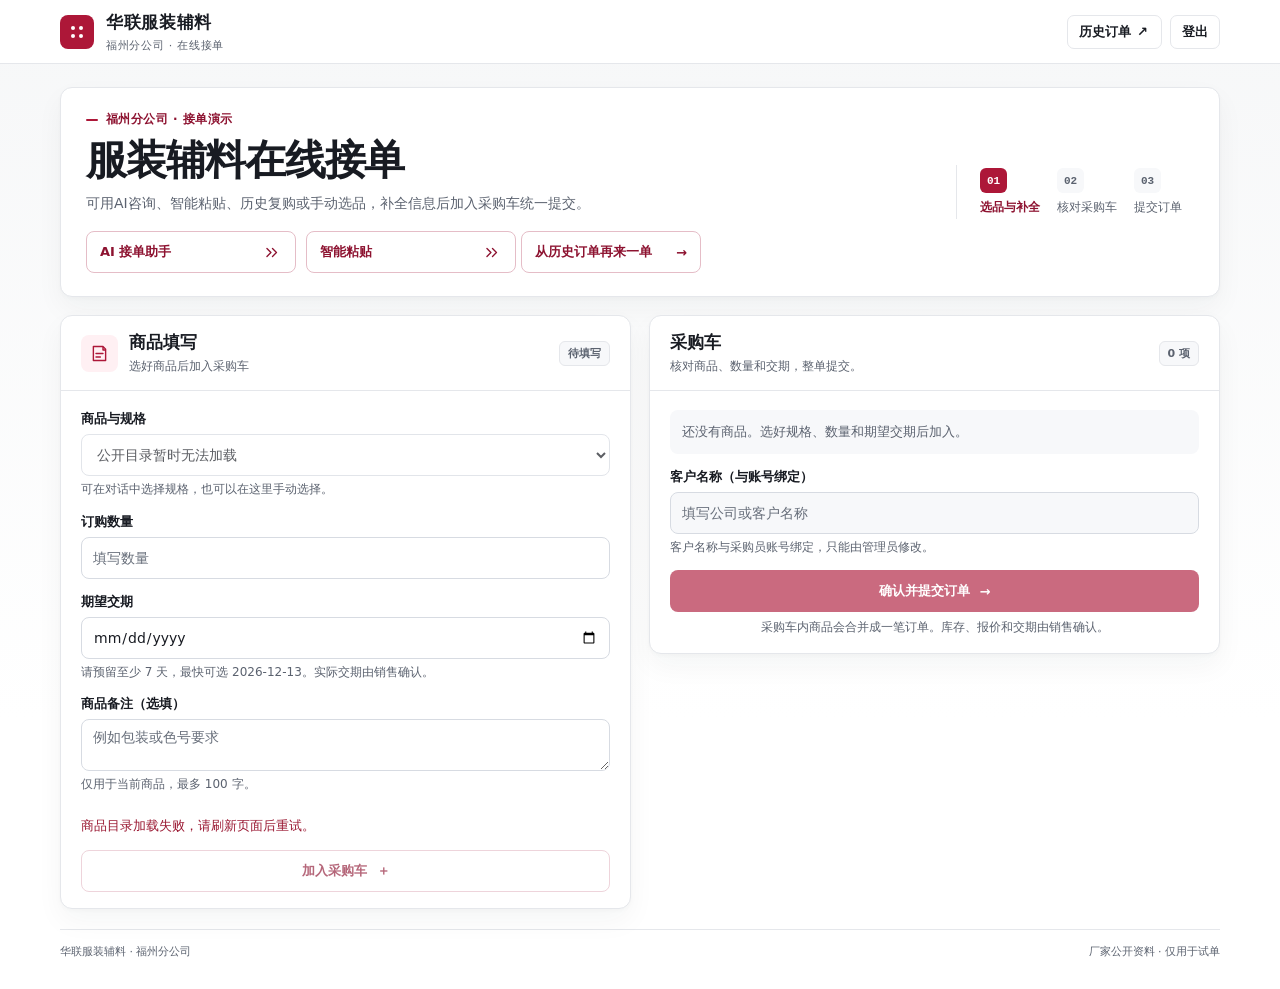
==== commit 12a70a6e: "Add guarded record deletion and streamline reorder workflow" ====
--- a/static/index.html
+++ b/static/index.html
@@ -5,8 +5,8 @@
   <meta name="viewport" content="width=device-width, initial-scale=1">
   <meta name="theme-color" content="#ffffff">
   <title>在线接单 · 华联服装辅料福州分公司</title>
-  <link rel="stylesheet" href="./styles.css?v=catalog-100-1">
-  <script type="module" src="./app.js?v=cart-transitions-1"></script>
+  <link rel="stylesheet" href="./styles.css?v=order-workflow-2">
+  <script type="module" src="./app.js?v=order-workflow-2"></script>
 </head>
 <body>
   <header class="topbar">
@@ -96,7 +96,7 @@
         <p class="field-hint">会保留当前采购车和商品草稿。本步骤不提交订单。</p>
       </div>
     </section>
-    <section id="reorder-notice" class="panel order-form" role="status" hidden></section>
+    <section id="reorder-notice" class="reorder-toast" role="status" aria-live="polite" aria-atomic="true" hidden></section>
     <div class="workspace" id="order-workspace">
       <section class="panel draft-panel" aria-labelledby="draft-title">
         <div class="panel-head">
@@ -189,6 +189,7 @@
             <div class="field">
               <label for="customer">客户名称</label>
               <input id="customer" name="customer" placeholder="填写公司或客户名称" maxlength="80" required>
+              <p id="customer-binding-hint" class="field-hint" hidden>客户名称与采购员账号绑定，只能由管理员修改。</p>
             </div>
             <fieldset id="contact-fields" hidden>
               <legend>联系方式（至少填写一种）</legend>
--- a/static/styles.css
+++ b/static/styles.css
@@ -287,8 +287,11 @@
 }
 
 .reorder-entry { display: inline-flex; align-items: center; gap: 24px; margin-top: 16px; text-decoration: none; }
-#reorder-notice { margin-bottom: 18px; }
-#reorder-notice > button { margin: 4px 10px 4px 0; }
+#reorder-notice { position: fixed; z-index: 50; top: 80px; right: 20px; width: min(420px, calc(100vw - 32px)); padding: 12px 38px 12px 14px; border: 1px solid var(--accent-dark); border-radius: 9px; background: var(--accent); color: #fff; box-shadow: 0 8px 24px #7f10252b; font-size: 12px; line-height: 1.7; }
+#reorder-notice p { margin: 0; }
+#reorder-notice .reorder-toast-close { position: absolute; top: 5px; right: 7px; width: 24px; height: 24px; padding: 0; border: 0; background: transparent; color: #fff; font-size: 20px; line-height: 1; }
+#reorder-notice .button, #reorder-notice .quiet-link { min-height: 30px; margin: 10px 8px 0 0; padding: 5px 8px; border: 1px solid #ffffff80; border-radius: 5px; background: #ffffff15; color: #fff; font-size: 12px; }
+#reorder-notice button:focus-visible { outline: 2px solid #fff; outline-offset: 2px; }
 
 .paste-entry { display: inline-flex; align-items: center; gap: 18px; margin: 16px 10px 0 0; }
 .paste-panel { margin-bottom: 20px; }
@@ -429,6 +432,7 @@
 .thread-status-control select { width: auto; min-height: 36px; padding-block: 6px; font-size: 12px; }
 .thread-mail { color: var(--muted); font-size: 12px; }
 .thread-toolbar > a { min-height: 36px; margin-left: auto; text-decoration: none; }
+.repeat-order { white-space: nowrap; flex-shrink: 0; }
 .thread-items-wrap { overflow-x: auto; border: 1px solid var(--line); border-radius: 8px; }
 .thread-items { width: 100%; min-width: 650px; text-align: left; border-collapse: collapse; font-size: 12px; }
 .thread-items th { background: var(--surface); color: var(--muted); font-weight: 650; white-space: nowrap; }
@@ -441,6 +445,8 @@
 .inquiries-panel { margin-top: 18px; }
 .inquiries-panel .panel-head > .button { white-space: nowrap; flex-shrink: 0; }
 .inquiries-panel > .inline-error { margin: 12px 20px; }
+#inquiry-notice { margin: 12px 20px; }
+#inquiry-notice:empty { display: none; }
 .thread-contacts { display: flex; flex-wrap: wrap; gap: 10px 25px; margin: 0 0 16px; font-size: 12px; }
 .thread-contacts > div { display: flex; gap: 8px; min-width: 0; }
 .thread-contacts dt { color: var(--muted); white-space: nowrap; }
@@ -458,6 +464,13 @@
 .inquiry-convert-actions { display: flex; align-items: center; flex-wrap: wrap; gap: 10px; }
 .inquiry-convert-actions .field-hint { margin: 0; }
 .thread-converted { margin: 0 0 14px; color: var(--accent-dark); font-size: 12px; overflow-wrap: anywhere; }
+.record-delete-control { margin-bottom: 14px; }
+#customer[readonly] { background: var(--surface); color: var(--muted); cursor: default; }
+.record-delete-trigger { color: var(--accent-dark); }
+.record-delete-confirmation { padding: 12px; border: 1px solid #e5bdc7; border-radius: 8px; background: var(--pale); }
+.record-delete-confirmation p { margin: 0 0 10px; font-size: 12px; line-height: 1.7; overflow-wrap: anywhere; }
+.record-delete-confirmation .button + .button { margin-left: 8px; }
+.record-delete-confirmation .inline-error { margin: 10px 0 0; }
 @media (max-width: 960px) {
   .thread-summary { grid-template-columns: minmax(0, 1fr) minmax(70px, .6fr) auto auto; gap: 8px 12px; }
   .thread-date { grid-column: 1; grid-row: 2; }
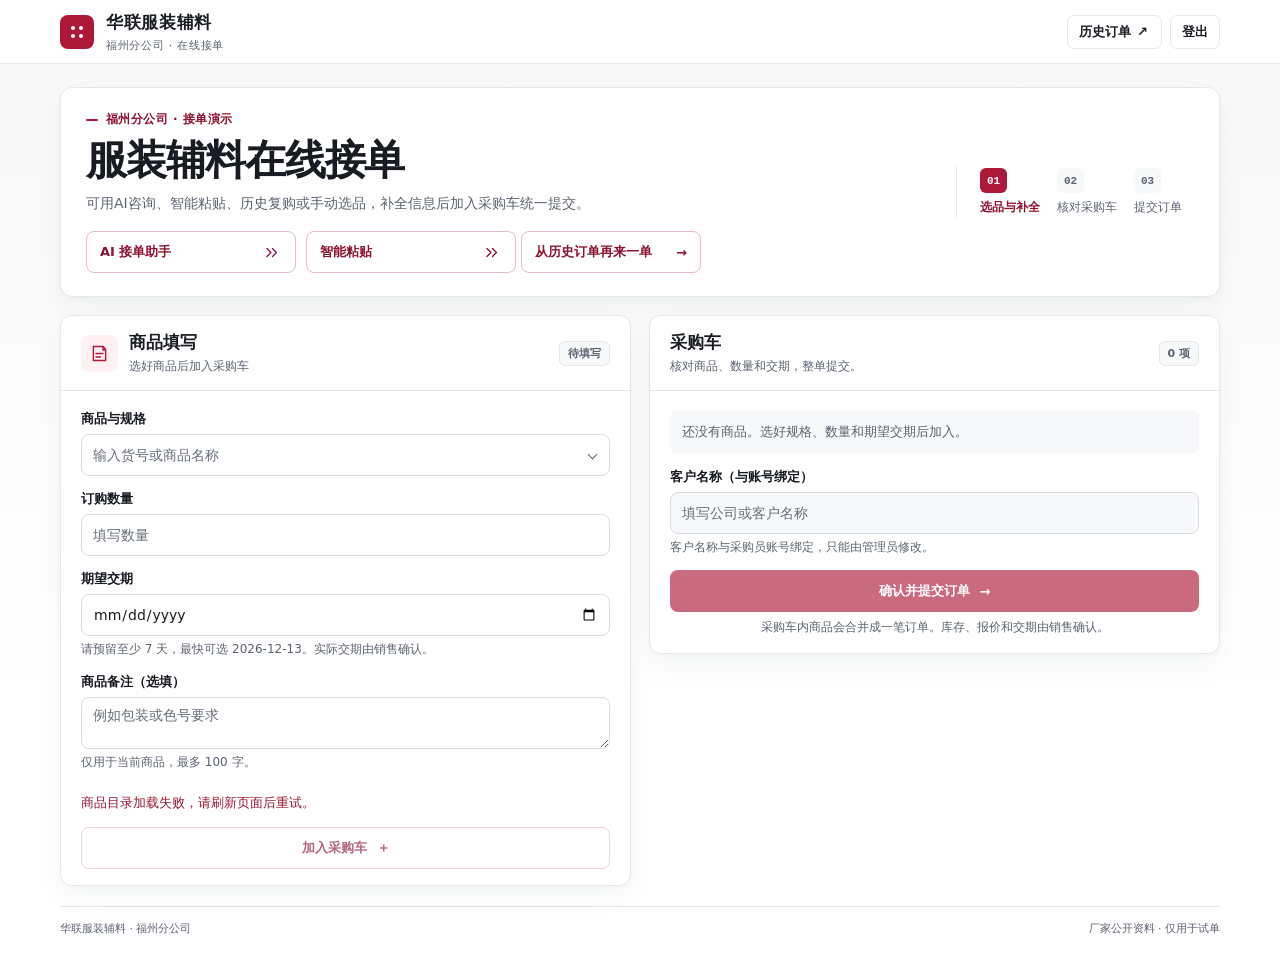
==== commit 089f021b: "Publish ordering workflow updates and document Ollama upgrades" ====
--- a/static/index.html
+++ b/static/index.html
@@ -5,8 +5,8 @@
   <meta name="viewport" content="width=device-width, initial-scale=1">
   <meta name="theme-color" content="#ffffff">
   <title>在线接单 · 华联服装辅料福州分公司</title>
-  <link rel="stylesheet" href="./styles.css?v=order-workflow-2">
-  <script type="module" src="./app.js?v=order-workflow-2"></script>
+  <link rel="stylesheet" href="./styles.css?v=product-combobox-2">
+  <script type="module" src="./app.js?v=free-chat-2"></script>
 </head>
 <body>
   <header class="topbar">
@@ -51,25 +51,24 @@
             </span>
             <div>
               <h2 id="chat-title">AI 接单助手</h2>
-              <p>说用途帮您选型，也可查商品或直接下单</p>
+              <p>可自由提问、查询商品，助手会按需搜索公开资料。</p>
+              <p id="chat-quota" role="status" title="北京时间零点重置">每日最多 150 条</p>
             </div>
           </div>
-          <div class="tool-panel-actions"><span class="tag" id="chat-source">对话接单</span><button id="close-chat" class="quiet-link" type="button" aria-label="收起AI接单助手">收起</button></div>
+          <div class="tool-panel-actions"><button id="close-chat" class="quiet-link" type="button" aria-label="收起AI接单助手">收起</button></div>
         </div>
         <div class="conversation" id="messages" role="log" aria-live="polite" aria-relevant="additions">
-          <div class="message assistant"><span class="message-label">AI 接单助手</span><p>您好！告诉我辅料要用在哪里，我可以帮您选型。也可以直接查询商品、规格，或告诉我您要订什么。</p></div>
+          <div class="message assistant"><span class="message-label">AI 接单助手</span><p>您好，可以问我任何话题。需要选辅料时，告诉我用途、货号或商品名称就行。</p></div>
         </div>
         <div class="chat-controls">
-          <div class="quick-replies" id="choices" aria-label="选型与查询示例、快捷回复">
-            <button class="choice" type="button" value="帽子抽绳需要收紧和固定，应该选什么配件？">帽绳如何收紧？</button>
-            <button class="choice" type="button" value="背包用25毫米织带，需要经常快速解开和扣合，推荐什么？">背包织带要快拆</button>
-            <button class="choice" type="button" value="20毫米肩带只需要调节长短，不需要拆开，应该选什么扣？">肩带只调节长短</button>
-            <button class="choice" type="button" value="戴手套时抓不住背包拉链头，想加一个方便抓握的配件，推荐什么？">拉链头不方便抓握</button>
-            <button class="choice" type="button" value="手工安装T5塑料四合扣，应该用什么工具？">T5安装用什么工具？</button>
+          <div class="quick-replies" id="choices" aria-label="建议问题">
+            <button class="choice" type="button" value="T5 四合扣有哪些颜色？">T5 有哪些颜色？</button>
+            <button class="choice" type="button" value="有哪些内径 25 mm 的插扣？">25 mm 插扣有哪些？</button>
+            <button class="choice" type="button" value="有哪些孔径 4.2 mm 的绳扣？">4.2 mm 绳扣有哪些？</button>
           </div>
           <form class="composer" id="chat-form">
-            <label class="sr-only" for="chat-message">输入辅料需求</label>
-            <input id="chat-message" name="message" placeholder="描述用途、查商品或补充订单信息" maxlength="500" autocomplete="off" required>
+            <label class="sr-only" for="chat-message">输入消息</label>
+            <input id="chat-message" name="message" placeholder="输入您的问题" maxlength="1500" autocomplete="off" required>
             <button class="button primary send" type="submit"><span>发送</span><span aria-hidden="true">↑</span></button>
           </form>
           <p class="inline-error" id="chat-error" role="alert" hidden></p>
@@ -85,7 +84,21 @@
           <button id="parse-paste" type="button" class="button primary">识别并核对</button>
         </div>
       </div>
-      <textarea id="paste-text" rows="5" maxlength="12000" placeholder="黑色T5四合扣 2000套&#10;M916-25插扣 500个&#10;2026年12月23日交货"></textarea>
+      <textarea id="paste-text" rows="5" maxlength="12000" placeholder="每行填写一项商品，也可以粘贴 Excel 表格。下方示例任选其一。"></textarea>
+      <div class="paste-examples" role="group" aria-label="采购文字示例，任选一种格式">
+        <figure>
+          <figcaption>统一交期</figcaption>
+          <pre>M602-20 黑色双调节书包插扣 500个
+K334 塑料帽绳弹簧扣 600个
+统一<time data-paste-example-days="7"></time>交货</pre>
+        </figure>
+        <span class="paste-examples-or">或</span>
+        <figure>
+          <figcaption>不同交期</figcaption>
+          <pre>M602-20 黑色双调节书包插扣 500个 <time data-paste-example-days="7"></time>交货
+K334 塑料帽绳弹簧扣 600个 <time data-paste-example-days="14"></time>交货</pre>
+        </figure>
+      </div>
       <p id="paste-error" role="alert" class="inline-error" hidden></p><p id="paste-info" role="status"></p>
       <div id="paste-review" hidden>
         <p id="paste-warnings" class="field-hint"></p>
@@ -114,11 +127,8 @@
 
           <form id="draft-form" class="order-form">
             <div class="field">
-              <label for="product">商品与规格</label>
-              <select id="product" name="sku" aria-describedby="product-hint" required>
-                <option value="">正在加载厂家公开货号…</option>
-              </select>
-              <p class="field-hint" id="product-hint">可在对话中选择规格，也可以在这里手动选择。</p>
+              <label for="product-search">商品与规格</label>
+              <div id="draft-product-picker"></div>
             </div>
             <dl class="product-detail" id="product-detail" hidden>
               <div><dt>货号</dt><dd id="detail-sku"></dd></div>
@@ -223,5 +233,15 @@
       <span>厂家公开资料 · 仅用于试单</span>
     </footer>
   </main>
+  <template id="product-picker-template">
+    <div class="product-picker">
+      <input type="search" role="combobox" aria-autocomplete="list" aria-expanded="false" placeholder="输入货号或商品名称" maxlength="120" autocomplete="off">
+      <div class="product-results" hidden>
+        <ul role="listbox" aria-label="商品与规格"></ul>
+        <p hidden>没有匹配的商品</p>
+      </div>
+      <span class="sr-only" role="status"></span>
+    </div>
+  </template>
 </body>
 </html>
--- a/static/styles.css
+++ b/static/styles.css
@@ -124,17 +124,19 @@
 .message.user p { background: var(--accent); color: var(--white); border-radius: 13px 4px 13px 13px; }
 .message.pending p { color: var(--muted); }
 .catalog-matches { list-style: none; margin: 8px 0 0; padding: 0; border: 1px solid var(--line); border-radius: 8px; }
-.catalog-matches li { display: grid; grid-template-columns: minmax(0, 1fr) auto; gap: 3px 10px; padding: 8px 12px; font-size: 12px; overflow-wrap: anywhere; }
+.catalog-matches li { display: grid; gap: 3px; padding: 8px 12px; font-size: 12px; overflow-wrap: anywhere; }
 .catalog-matches li + li { border-top: 1px solid var(--line); }
 .catalog-matches strong { font-size: 13px; }
 .catalog-matches span { color: var(--muted); }
-.catalog-matches .choice { grid-column: 2; grid-row: 1 / span 3; align-self: center; white-space: nowrap; }
+.catalog-more { margin-top: 8px; color: var(--accent-dark); font-size: 12px; }
+.catalog-more summary { padding: 4px 2px; cursor: pointer; }
 .chat-controls { margin-top: auto; padding: 12px 20px 17px; border-top: 1px solid var(--line); }
 .quick-replies { display: flex; flex-wrap: wrap; gap: 7px; }
 .quick-replies:not(:empty) { margin-bottom: 10px; }
+.quick-replies .choice { flex: 0 1 auto; }
 .choice { max-width: 100%; padding: 7px 10px; border: 1px solid var(--field-line); border-radius: 7px; background: var(--white); color: var(--ink); font-size: 12px; text-align: left; overflow-wrap: anywhere; }
 .choice:hover:not(:disabled) { color: var(--accent-dark); border-color: #edcbd3; background: var(--pale); }
-.catalog-matches .choice, .cart-remove { color: var(--accent-dark); }
+.cart-remove { color: var(--accent-dark); }
 .composer { display: flex; gap: 8px; }
 .composer input { min-width: 0; flex: 1; }
 input, select, textarea {
@@ -162,6 +164,38 @@
 .order-form { display: grid; gap: 14px; padding: 19px 20px 16px; }
 .field label { display: block; margin-bottom: 6px; font-size: 13px; font-weight: 700; }
 .field-hint { margin: 5px 0 0; color: var(--muted); font-size: 12px; line-height: 1.45; }
+.product-picker { position: relative; }
+.product-picker input { padding-inline-end: 34px; text-overflow: ellipsis; }
+.product-picker::after {
+  content: "";
+  position: absolute;
+  top: 17px;
+  right: 14px;
+  width: 7px;
+  height: 7px;
+  border: solid var(--muted);
+  border-width: 0 1.5px 1.5px 0;
+  transform: rotate(45deg);
+  pointer-events: none;
+}
+.product-picker:has(input[aria-expanded="true"])::after { transform: translateY(4px) rotate(225deg); }
+.product-results {
+  position: absolute;
+  z-index: 2;
+  inset: calc(100% + 5px) 0 auto;
+  max-height: 240px;
+  overflow: auto;
+  overscroll-behavior: contain;
+  border: 1px solid var(--field-line);
+  border-radius: 8px;
+  background: var(--white);
+  box-shadow: var(--shadow);
+}
+.product-results ul { list-style: none; margin: 0; padding: 4px; }
+.product-results li, .product-results p { margin: 0; padding: 9px 8px; font-size: 14px; overflow-wrap: anywhere; }
+.product-results li { border-radius: 5px; cursor: pointer; }
+.product-results li:hover, .product-results li[aria-selected="true"] { background: var(--pale); color: var(--accent-dark); }
+.product-results p { color: var(--muted); }
 .quantity-field { position: relative; }
 .quantity-field input { padding-right: 45px; }
 .quantity-field span { position: absolute; right: 12px; top: 50%; transform: translateY(-50%); color: var(--muted); pointer-events: none; font-size: 12px; }
@@ -200,13 +234,23 @@
 .footer { display: flex; justify-content: space-between; gap: 12px; margin: 20px 0 30px; padding-top: 14px; border-top: 1px solid var(--line); color: var(--muted); font-size: 11px; }
 
 .sales-hero { margin-bottom: 18px; }
+.sales-dashboard { max-width: 840px; }
 .sales-panel .inline-error { margin: 15px 20px; }
 .sales-actions { display: flex; align-items: center; gap: 8px; }
 .sales-actions input { min-width: 0; width: clamp(155px, 24vw, 265px); }
 .sales-actions button { white-space: nowrap; }
+.order-filters { display: grid; gap: 9px; padding: 10px 20px; border-bottom: 1px solid var(--line); }
+.order-status-filters { display: flex; flex-wrap: wrap; gap: 5px; }
+.order-status-filters button { min-height: 30px; padding: 4px 8px; border: 1px solid var(--line); border-radius: 5px; background: var(--white); color: var(--muted); font-size: 12px; white-space: nowrap; }
+.order-status-filters button[aria-pressed="true"] { border-color: var(--accent); background: var(--pale); color: var(--accent-dark); font-weight: 650; }
+.order-filter-selects { display: grid; grid-template-columns: auto minmax(0, 180px) auto minmax(0, 126px); align-items: center; justify-content: start; gap: 6px; font-size: 12px; }
+.order-filter-selects label { white-space: nowrap; }
+.order-filter-selects select { width: 100%; min-width: 0; min-height: 32px; padding: 4px 6px; font-size: 12px; }
 @media (max-width: 520px) {
   .sales-panel .panel-head { align-items: stretch; flex-direction: column; }
   .sales-actions input { flex: 1; width: auto; }
+  .order-filters { padding-inline: 12px; }
+  .order-filter-selects { grid-template-columns: auto minmax(0, 1fr) auto minmax(0, 1fr); justify-content: stretch; }
 }
 .orders-wrap { overflow-x: auto; }
 .orders-table { width: 100%; border-collapse: collapse; text-align: left; font-size: 13px; min-width: 800px; }
@@ -299,6 +343,12 @@
 .paste-heading h2 { margin: 0 0 8px; font-size: 22px; }
 .paste-heading p { margin: 0 0 22px; color: var(--muted); font-size: 13px; line-height: 1.7; }
 .paste-panel > textarea { width: 100%; min-height: 130px; margin: 0; padding: 14px; border: 1px solid var(--field-line); border-radius: 9px; resize: vertical; }
+.paste-examples { display: grid; grid-template-columns: minmax(0, 1fr) auto minmax(0, 1fr); align-items: stretch; gap: 10px; margin-top: 10px; }
+.paste-examples figure { margin: 0; padding: 10px 12px; border: 1px solid var(--line); border-radius: 8px; background: var(--surface); }
+.paste-examples figcaption { margin-bottom: 4px; font-size: 12px; font-weight: 650; }
+.paste-examples pre { margin: 0; color: var(--muted); font-family: inherit; font-size: 12px; line-height: 1.65; white-space: pre-wrap; overflow-wrap: anywhere; }
+.paste-examples-or { align-self: center; justify-self: center; color: var(--muted); font-size: 12px; }
+@media (max-width: 640px) { .paste-examples { grid-template-columns: minmax(0, 1fr); gap: 6px; } }
 .paste-check { display: flex; align-items: center; gap: 8px; font-size: 13px; line-height: 1.6; }
 .paste-check input[type="checkbox"] { width: 16px; height: 16px; min-height: 16px; padding: 0; flex: 0 0 16px; margin: 0; accent-color: var(--accent); }
 .paste-table td { min-width: 160px; vertical-align: top; }
@@ -306,6 +356,8 @@
 .paste-table td:nth-child(2) { min-width: 260px; }
 .paste-table td:nth-child(3) { min-width: 130px; }
 .paste-table input:not([type="checkbox"]), .paste-table select, .paste-table textarea { width: 100%; padding: 9px; border: 1px solid var(--field-line); border-radius: 6px; background: white; font-size: 13px; }
+.paste-table .product-picker input[type="search"] { padding-inline-end: 34px; }
+.paste-table .product-results { position: static; margin-top: 5px; max-height: 200px; }
 .paste-table textarea { min-height: 70px; resize: vertical; }
 .paste-row-error { color: var(--warn); font-size: 12px; line-height: 1.65; }
 .paste-row-ready { color: #28734e; font-size: 12px; }
@@ -383,12 +435,24 @@
 .account-badge.is-inactive { background: var(--surface); color: var(--muted); }
 .account-reset-form { display: grid; grid-template-columns: minmax(0, 1fr) auto; align-items: center; gap: 8px; margin: 0; }
 .account-empty { padding: 20px; margin: 0; color: var(--muted); font-size: 13px; }
+.product-form { display: grid; grid-template-columns: repeat(3, minmax(0, 1fr)); gap: 12px; }
+.product-form .field { display: grid; gap: 6px; min-width: 0; font-size: 13px; font-weight: 700; }
+.product-form-actions { display: flex; flex-wrap: wrap; grid-column: 1 / -1; gap: 8px; }
+.product-form + .account-notice { margin-top: 12px; }
+.product-list-heading { flex-wrap: wrap; }
+.product-list-heading input { width: min(100%, 280px); }
+.product-row { display: flex; align-items: center; justify-content: space-between; gap: 12px; padding: 12px 20px; }
+.product-row + .product-row { border-top: 1px solid var(--line); }
+.product-row .account-meta { overflow-wrap: anywhere; }
+.product-row .button { flex-shrink: 0; }
 @media (max-width: 760px) {
+  .product-form { grid-template-columns: repeat(2, minmax(0, 1fr)); }
   .account-create-form { grid-template-columns: repeat(2, minmax(0, 1fr)); }
   .account-row { grid-template-columns: minmax(0, 1fr) auto; gap: 12px; }
   .account-reset-form { grid-column: 1 / -1; grid-row: 2; }
 }
 @media (max-width: 430px) {
+  .product-form { grid-template-columns: minmax(0, 1fr); }
   .accounts-page .topbar-inner { flex-wrap: wrap; padding-block: 10px; }
   .accounts-page .brand small { font-size: 9px; }
   .accounts-main { margin-block: 16px; gap: 12px; }
@@ -398,7 +462,7 @@
   .accounts-list-heading, .account-row { padding: 14px 16px; }
 }
 
-.notification-panel { padding: 18px 20px; margin-bottom: 18px; }
+.notification-panel { padding: 18px 20px; margin-top: 18px; }
 .notification-heading { display: flex; justify-content: space-between; align-items: center; gap: 16px; margin-bottom: 16px; }
 .notification-heading h2 { margin: 0; font-size: 16px; }
 .notification-heading p { margin: 5px 0 0; font-size: 12px; color: var(--muted); line-height: 1.5; }
@@ -407,6 +471,9 @@
 .notification-recipient .field { min-width: 0; }
 .notification-recipient input, .notification-recipient button { min-height: 40px; height: 40px; }
 .notification-panel .field-hint { margin-top: 9px; }
+.notification-queue { display: flex; flex-wrap: wrap; align-items: center; gap: 8px 12px; margin-top: 8px; }
+.notification-queue .field-hint { margin: 0; }
+.notification-panel .record-delete-confirmation { margin-top: 10px; }
 .notification-panel .is-error { color: var(--warn); }
 @media (max-width: 520px) {
   .notification-panel { padding: 16px 14px; }
@@ -418,13 +485,37 @@
 
 /* One inquiry/order per summary; details open in a centered dialog. */
 .record-thread + .record-thread { border-top: 1px solid var(--line); }
-.thread-summary { display: grid; grid-template-columns: minmax(0, 1.5fr) minmax(70px, .7fr) 75px 130px auto 65px; align-items: center; gap: 14px; padding: 15px 20px; font-size: 12px; }
+.thread-summary { display: grid; grid-template-columns: minmax(0, 1.5fr) minmax(70px, .7fr) 75px 130px auto auto; align-items: center; gap: 14px; padding: 15px 20px; font-size: 12px; }
 .thread-number { min-width: 0; overflow: hidden; text-overflow: ellipsis; white-space: nowrap; font: 600 12px var(--mono); }
 .thread-customer { min-width: 0; overflow: hidden; text-overflow: ellipsis; white-space: nowrap; font-weight: 650; }
 .thread-count, .thread-date { color: var(--muted); white-space: nowrap; }
 .thread-state { padding: 4px 8px; border-radius: 5px; color: var(--accent-dark); background: var(--pale); font-size: 11px; white-space: nowrap; }
 .thread-toggle { display: inline-flex; justify-content: center; align-items: center; gap: 6px; padding: 6px 9px; border: 1px solid var(--line); border-radius: 6px; background: var(--white); white-space: nowrap; font-weight: 650; }
 .thread-toggle:hover { color: var(--accent-dark); border-color: #e5bdc7; background: var(--pale); }
+.thread-summary-actions { display: flex; align-items: center; justify-content: flex-end; gap: 6px; }
+.thread-summary-actions .thread-toggle, .thread-summary-actions .repeat-order { min-height: 32px; }
+.thread-summary-actions .repeat-order { display: inline-flex; align-items: center; padding: 6px 9px; font-size: inherit; text-decoration: none; white-space: nowrap; }
+.record-progress-summary { display: grid; grid-template-columns: minmax(0, 1fr) minmax(0, 236px); align-items: center; gap: 12px; padding: 12px 20px; font-size: 12px; }
+.record-progress-identity { display: grid; min-width: 0; gap: 3px; }
+.record-progress-identity .thread-date { white-space: normal; }
+.record-progress-heading { display: flex; align-items: center; justify-content: space-between; gap: 6px; margin-bottom: 8px; color: var(--muted); font-weight: 650; }
+.record-progress-heading .thread-toggle { min-height: 26px; padding: 3px 8px; color: var(--ink); }
+.status-progress { display: grid; grid-template-columns: repeat(4, minmax(0, 1fr)); padding: 0; margin: 0; list-style: none; }
+.status-progress li { position: relative; display: grid; justify-items: center; gap: 6px; }
+.status-progress li:not(:last-child)::after { content: ''; position: absolute; top: 4px; left: 50%; width: 100%; height: 2px; background: var(--line); }
+.status-progress li.is-past::after { background: var(--accent); }
+.status-node { position: relative; z-index: 1; width: 10px; height: 10px; border: 1px solid #aeb6c2; border-radius: 50%; background: var(--white); }
+.status-progress .is-past .status-node, .status-progress .is-current .status-node { border-color: var(--accent); background: var(--accent); }
+.status-progress .is-current .status-node { box-shadow: 0 0 0 3px var(--pale); }
+.status-step-button { width: calc(100% - 4px); min-height: 33px; padding: 3px 2px; border: 1px solid var(--line); border-radius: 5px; background: var(--white); color: var(--muted); font-size: 11px; white-space: nowrap; }
+.status-progress .is-past .status-step-button, .status-step-button:hover:not(:disabled) { border-color: #e5bdc7; background: var(--pale); color: var(--accent-dark); }
+.status-progress .is-current .status-step-button { border-color: var(--accent); background: var(--accent); color: white; font-weight: 650; }
+.status-step-button:disabled { cursor: default; }
+@media (max-width: 600px) {
+  .record-progress-summary { grid-template-columns: minmax(0, 1fr) minmax(0, 196px); gap: 8px; padding-inline: 12px; }
+  .record-progress-identity .thread-number { font-size: 11px; }
+}
+@media (max-width: 345px) { .record-progress-summary { grid-template-columns: minmax(0, 1fr); } }
 .thread-content { padding: 16px 20px 20px; border-top: 1px solid var(--line); }
 .thread-reference { margin: 0 0 12px; color: var(--muted); font-size: 12px; overflow-wrap: anywhere; }
 .thread-toolbar { display: flex; align-items: center; flex-wrap: wrap; gap: 12px 18px; margin-bottom: 14px; }
@@ -432,7 +523,6 @@
 .thread-status-control select { width: auto; min-height: 36px; padding-block: 6px; font-size: 12px; }
 .thread-mail { color: var(--muted); font-size: 12px; }
 .thread-toolbar > a { min-height: 36px; margin-left: auto; text-decoration: none; }
-.repeat-order { white-space: nowrap; flex-shrink: 0; }
 .thread-items-wrap { overflow-x: auto; border: 1px solid var(--line); border-radius: 8px; }
 .thread-items { width: 100%; min-width: 650px; text-align: left; border-collapse: collapse; font-size: 12px; }
 .thread-items th { background: var(--surface); color: var(--muted); font-weight: 650; white-space: nowrap; }
@@ -475,16 +565,18 @@
   .thread-summary { grid-template-columns: minmax(0, 1fr) minmax(70px, .6fr) auto auto; gap: 8px 12px; }
   .thread-date { grid-column: 1; grid-row: 2; }
   .thread-state { grid-column: 2; grid-row: 2; justify-self: start; }
-  .thread-toggle { grid-column: 4; grid-row: 1 / span 2; }
+  .thread-summary-actions { grid-column: 4; grid-row: 1 / span 2; }
 }
 @media (max-width: 520px) {
   .thread-summary { grid-template-columns: minmax(0, 1fr) auto auto; padding: 13px 14px; gap: 8px 10px; }
   .thread-number { grid-column: 1 / 3; font-size: 11px; }
+  .thread-summary .thread-number { grid-column: 1 / -1; }
   .thread-customer { grid-column: 1; grid-row: 2; }
   .thread-count { grid-column: 2; grid-row: 2; }
   .thread-date { grid-column: 1 / 3; grid-row: 3; }
+  .thread-summary .thread-date { grid-column: 1; white-space: normal; }
   .thread-state { grid-column: 3; grid-row: 2; }
-  .thread-toggle { grid-column: 3; grid-row: 1; }
+  .thread-summary-actions { grid-column: 2 / -1; grid-row: 3; }
   .thread-content { padding: 14px; }
   .inquiries-panel .panel-head { align-items: flex-start; }
 }
@@ -503,6 +595,13 @@
 .record-dialog-body .thread-content { border: 0; }
 .record-dialog-body .inline-error:empty { display: none; }
 .record-dialog-body .thread-items-wrap { margin-top: 12px; }
+.record-dialog-body .order-detail { padding-block: 12px 16px; }
+.order-detail-toolbar { gap: 8px; margin-bottom: 0; }
+.order-detail-toolbar .thread-reference { flex: 1 1 210px; margin: 0; }
+.order-detail-toolbar .button { min-height: 36px; margin: 0; white-space: nowrap; }
+.order-detail-toolbar .record-delete-control { display: contents; }
+.order-detail-toolbar .record-delete-confirmation { flex: 0 0 100%; }
+.record-dialog-body .order-detail .thread-items-wrap { margin-top: 8px; }
 @media (max-width: 520px) {
   .record-dialog { width: calc(100% - 20px); max-height: 88dvh; border-radius: 12px; }
   .record-dialog-header { padding: 15px 14px; gap: 12px; }
